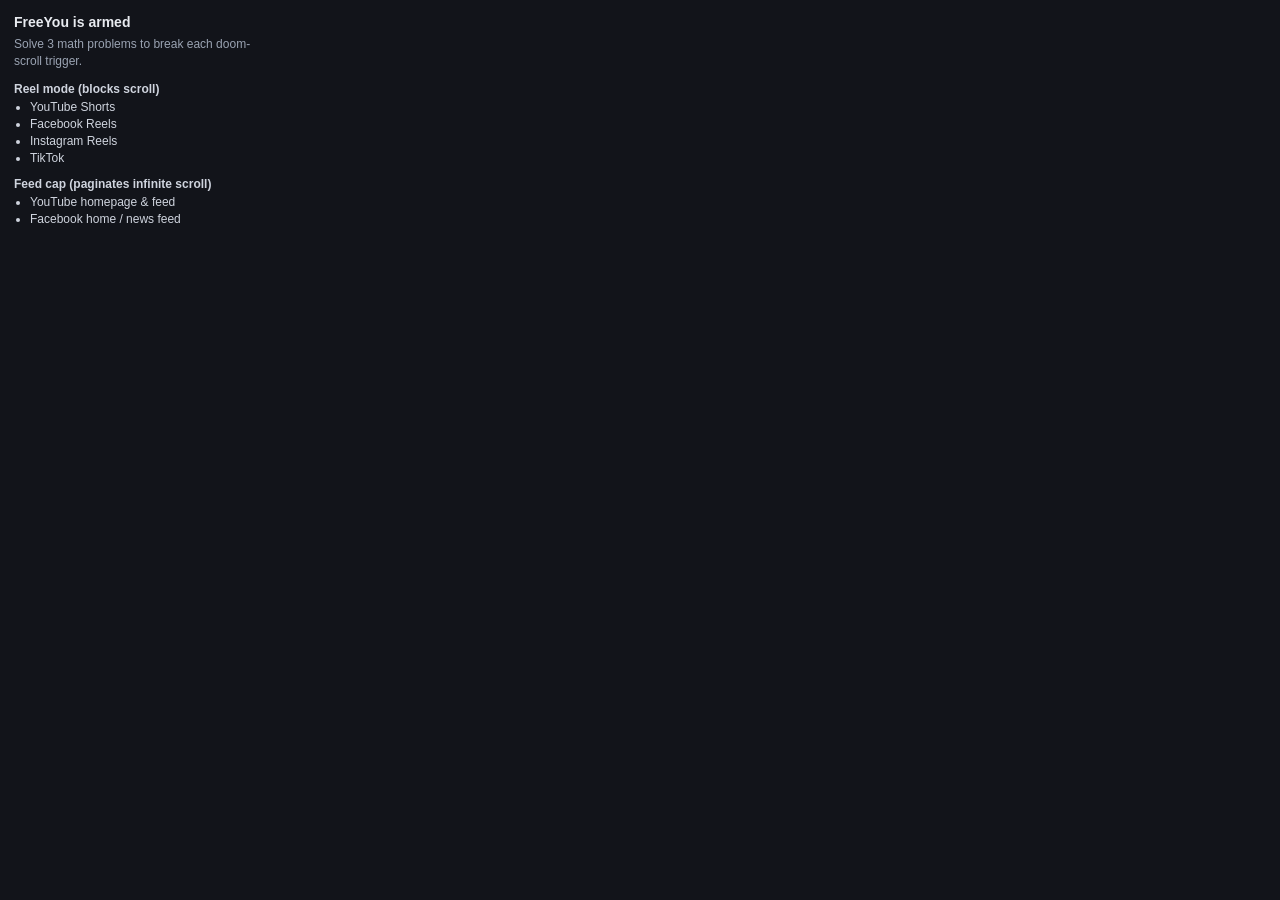
==== src/popup.html @ 3cfade54 "feat: chrome extension for reel + feed doom-scroll blocking Adds MV3 extension: - Reel mode: blocks " ====
<!doctype html>
<html>
<head>
<meta charset="utf-8" />
<style>
  body { width: 260px; margin: 0; padding: 14px; font-family: -apple-system, BlinkMacSystemFont, "Segoe UI", Roboto, sans-serif; background: #12141a; color: #e8ebf0; }
  h1 { font-size: 14px; margin: 0 0 6px; }
  h2 { font-size: 12px; margin: 12px 0 4px; color: #cfd4de; }
  p { font-size: 12px; color: #9aa3b2; margin: 0 0 8px; line-height: 1.4; }
  ul { padding-left: 16px; margin: 0; font-size: 12px; color: #cfd4de; }
  li { margin-bottom: 3px; }
</style>
</head>
<body>
  <h1>FreeYou is armed</h1>
  <p>Solve 3 math problems to break each doom-scroll trigger.</p>

  <h2>Reel mode (blocks scroll)</h2>
  <ul>
    <li>YouTube Shorts</li>
    <li>Facebook Reels</li>
    <li>Instagram Reels</li>
    <li>TikTok</li>
  </ul>

  <h2>Feed cap (paginates infinite scroll)</h2>
  <ul>
    <li>YouTube homepage &amp; feed</li>
    <li>Facebook home / news feed</li>
  </ul>
</body>
</html>
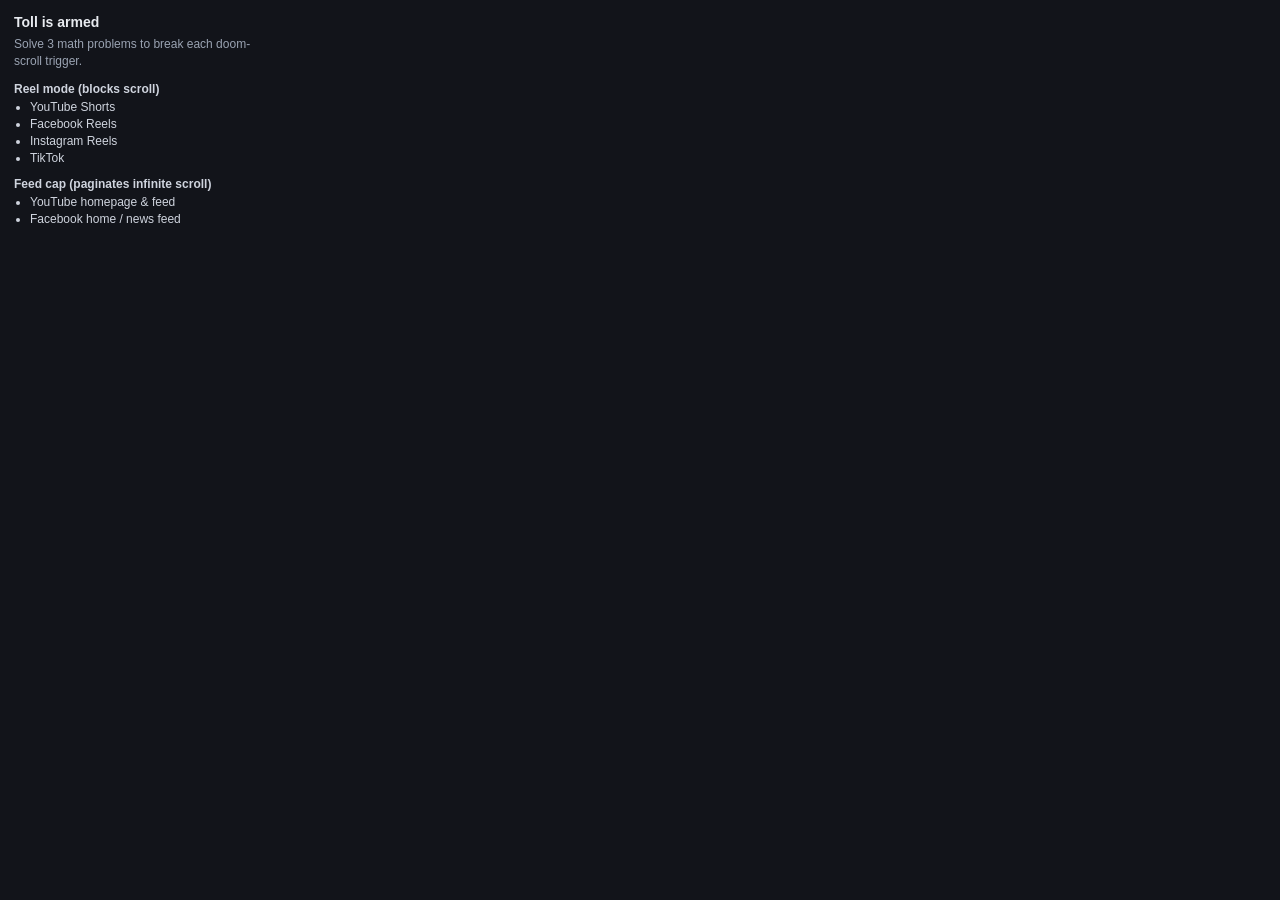
==== commit 27a8aa3d: "refactor: rename FreeYou globals and DOM ids to Toll Renames the window.FreeYou API to window.Toll, " ====
--- a/src/popup.html
+++ b/src/popup.html
@@ -12,7 +12,7 @@
 </style>
 </head>
 <body>
-  <h1>FreeYou is armed</h1>
+  <h1>Toll is armed</h1>
   <p>Solve 3 math problems to break each doom-scroll trigger.</p>
 
   <h2>Reel mode (blocks scroll)</h2>
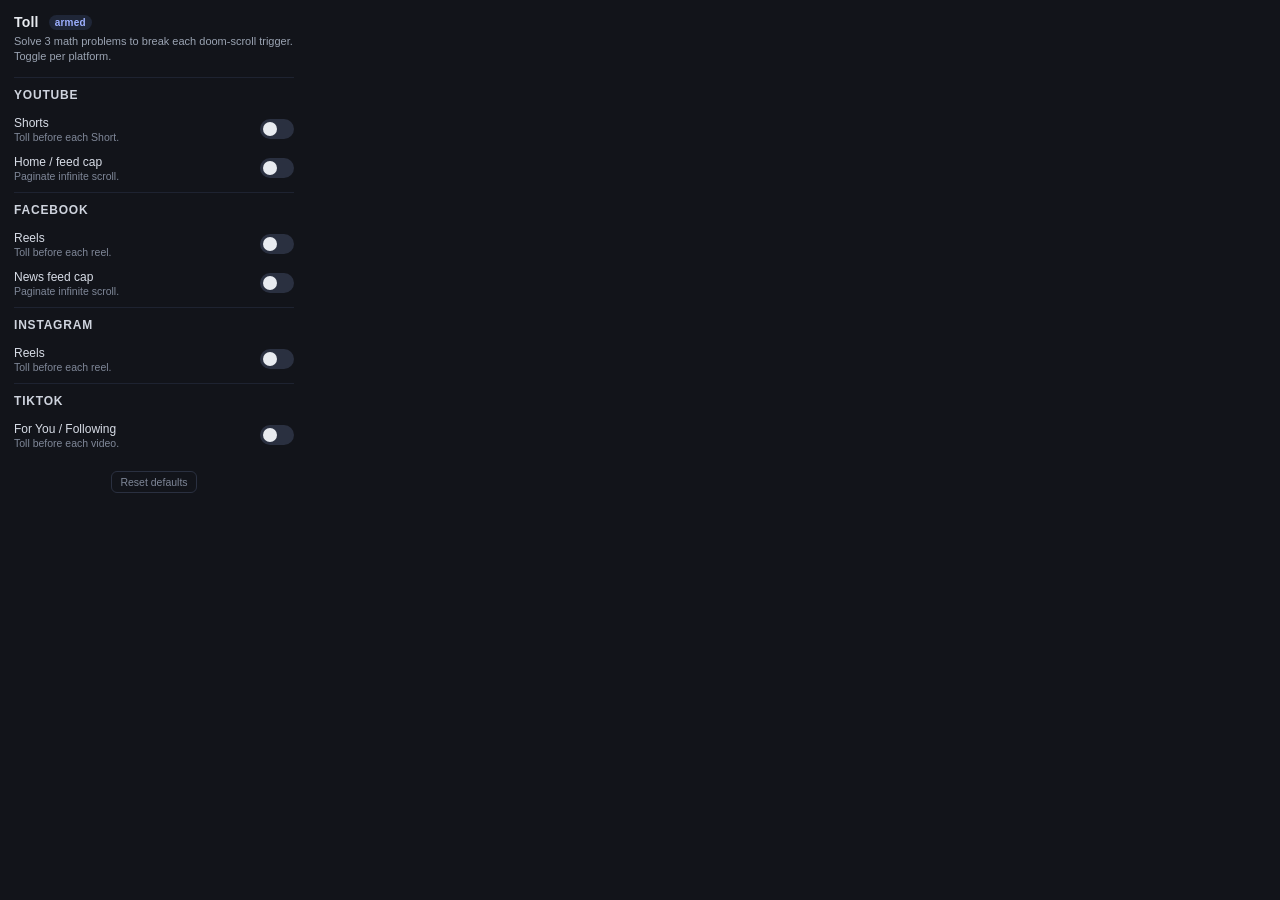
==== commit 9cd2b80b: "feat: implement settings management for platforms with UI controls" ====
--- a/src/popup.html
+++ b/src/popup.html
@@ -3,30 +3,76 @@
 <head>
 <meta charset="utf-8" />
 <style>
-  body { width: 260px; margin: 0; padding: 14px; font-family: -apple-system, BlinkMacSystemFont, "Segoe UI", Roboto, sans-serif; background: #12141a; color: #e8ebf0; }
-  h1 { font-size: 14px; margin: 0 0 6px; }
-  h2 { font-size: 12px; margin: 12px 0 4px; color: #cfd4de; }
-  p { font-size: 12px; color: #9aa3b2; margin: 0 0 8px; line-height: 1.4; }
-  ul { padding-left: 16px; margin: 0; font-size: 12px; color: #cfd4de; }
-  li { margin-bottom: 3px; }
+  :root { color-scheme: dark; }
+  body { width: 280px; margin: 0; padding: 14px 14px 12px; font-family: -apple-system, BlinkMacSystemFont, "Segoe UI", Roboto, sans-serif; background: #12141a; color: #e8ebf0; }
+  h1 { font-size: 14px; margin: 0 0 4px; letter-spacing: 0.2px; }
+  .tag { display: inline-block; font-size: 10px; padding: 2px 6px; border-radius: 999px; background: #1f2637; color: #9db0ff; margin-left: 6px; vertical-align: 1px; }
+  .sub { font-size: 11px; color: #9aa3b2; margin: 0 0 12px; line-height: 1.4; }
+  section { border-top: 1px solid #1e2331; padding: 10px 0 4px; }
+  .plat { display: flex; align-items: center; justify-content: space-between; margin-bottom: 8px; }
+  .plat h2 { font-size: 12px; margin: 0; color: #cfd4de; text-transform: uppercase; letter-spacing: 0.8px; }
+  .row { display: flex; align-items: center; justify-content: space-between; padding: 6px 0; font-size: 12px; }
+  .row .label { color: #d8dde7; }
+  .row .desc { color: #7f8798; font-size: 10.5px; margin-top: 1px; }
+  .switch { position: relative; width: 34px; height: 20px; flex-shrink: 0; }
+  .switch input { opacity: 0; width: 0; height: 0; }
+  .slider { position: absolute; inset: 0; background: #2a3040; border-radius: 999px; cursor: pointer; transition: background .15s; }
+  .slider::before { content: ""; position: absolute; width: 14px; height: 14px; left: 3px; top: 3px; background: #e8ebf0; border-radius: 50%; transition: transform .15s; }
+  .switch input:checked + .slider { background: linear-gradient(90deg, #4c8dff, #8a5cff); }
+  .switch input:checked + .slider::before { transform: translateX(14px); }
+  .foot { text-align: center; font-size: 10.5px; color: #6b7385; margin-top: 12px; }
+  button.reset { background: none; color: #7f8798; border: 1px solid #2a3040; border-radius: 6px; padding: 4px 8px; font-size: 10.5px; cursor: pointer; }
+  button.reset:hover { color: #cfd4de; border-color: #3a4258; }
 </style>
 </head>
 <body>
-  <h1>Toll is armed</h1>
-  <p>Solve 3 math problems to break each doom-scroll trigger.</p>
+  <h1>Toll <span class="tag">armed</span></h1>
+  <p class="sub">Solve 3 math problems to break each doom-scroll trigger. Toggle per platform.</p>
 
-  <h2>Reel mode (blocks scroll)</h2>
-  <ul>
-    <li>YouTube Shorts</li>
-    <li>Facebook Reels</li>
-    <li>Instagram Reels</li>
-    <li>TikTok</li>
-  </ul>
+  <section data-plat="youtube">
+    <div class="plat"><h2>YouTube</h2></div>
+    <div class="row">
+      <div><div class="label">Shorts</div><div class="desc">Toll before each Short.</div></div>
+      <label class="switch"><input type="checkbox" data-key="youtube.reel" /><span class="slider"></span></label>
+    </div>
+    <div class="row">
+      <div><div class="label">Home / feed cap</div><div class="desc">Paginate infinite scroll.</div></div>
+      <label class="switch"><input type="checkbox" data-key="youtube.cap" /><span class="slider"></span></label>
+    </div>
+  </section>
 
-  <h2>Feed cap (paginates infinite scroll)</h2>
-  <ul>
-    <li>YouTube homepage &amp; feed</li>
-    <li>Facebook home / news feed</li>
-  </ul>
+  <section data-plat="facebook">
+    <div class="plat"><h2>Facebook</h2></div>
+    <div class="row">
+      <div><div class="label">Reels</div><div class="desc">Toll before each reel.</div></div>
+      <label class="switch"><input type="checkbox" data-key="facebook.reel" /><span class="slider"></span></label>
+    </div>
+    <div class="row">
+      <div><div class="label">News feed cap</div><div class="desc">Paginate infinite scroll.</div></div>
+      <label class="switch"><input type="checkbox" data-key="facebook.cap" /><span class="slider"></span></label>
+    </div>
+  </section>
+
+  <section data-plat="instagram">
+    <div class="plat"><h2>Instagram</h2></div>
+    <div class="row">
+      <div><div class="label">Reels</div><div class="desc">Toll before each reel.</div></div>
+      <label class="switch"><input type="checkbox" data-key="instagram.reel" /><span class="slider"></span></label>
+    </div>
+  </section>
+
+  <section data-plat="tiktok">
+    <div class="plat"><h2>TikTok</h2></div>
+    <div class="row">
+      <div><div class="label">For You / Following</div><div class="desc">Toll before each video.</div></div>
+      <label class="switch"><input type="checkbox" data-key="tiktok.reel" /><span class="slider"></span></label>
+    </div>
+  </section>
+
+  <div class="foot">
+    <button class="reset" id="reset">Reset defaults</button>
+  </div>
+
+  <script src="popup.js"></script>
 </body>
 </html>
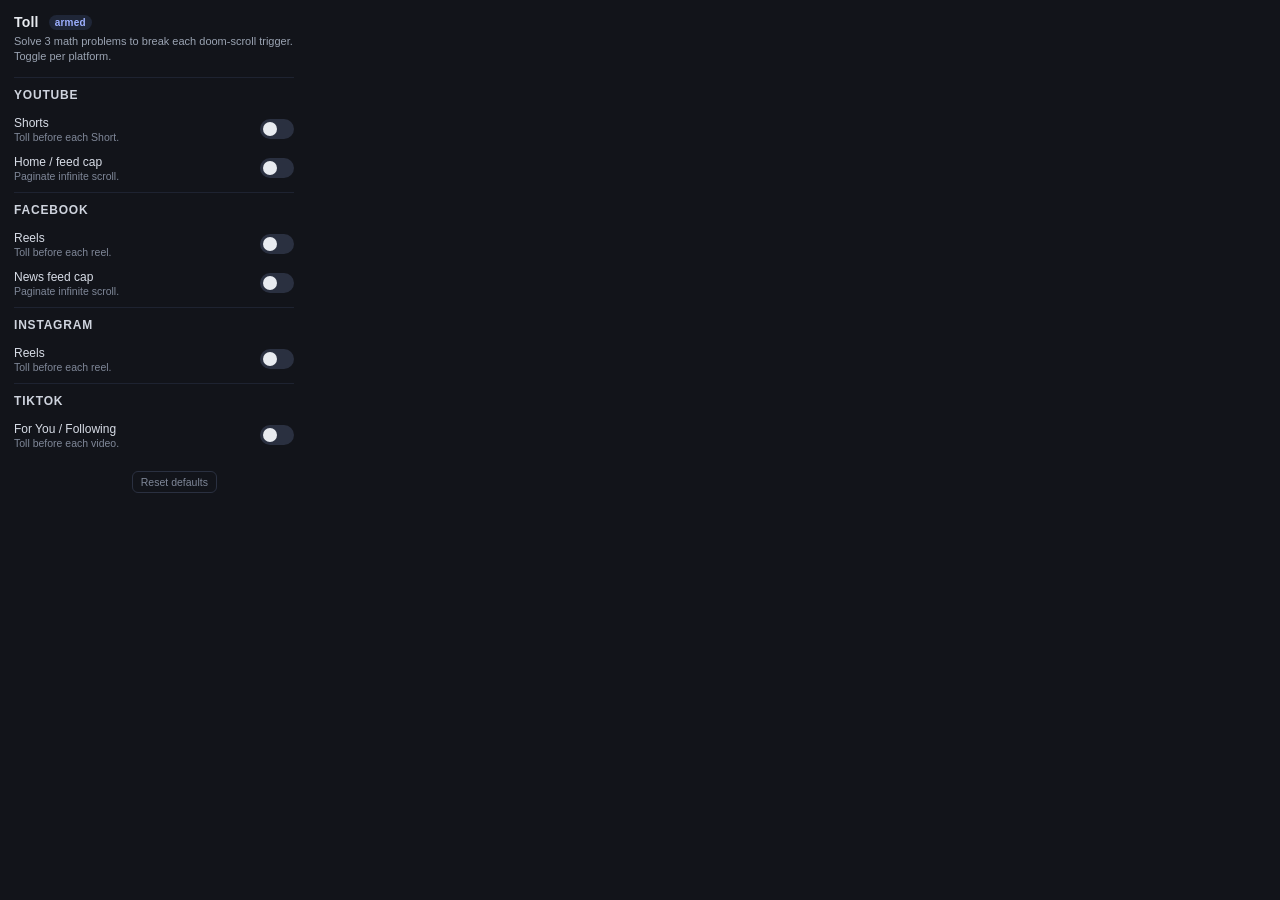
==== commit 479bb705: "feat: switch to local storage for settings and add broadcast functionality" ====
--- a/src/popup.html
+++ b/src/popup.html
@@ -70,6 +70,7 @@
   </section>
 
   <div class="foot">
+    <span id="status" style="color:#5db07a;font-size:10.5px;margin-right:8px;opacity:0;transition:opacity .2s;">Saved</span>
     <button class="reset" id="reset">Reset defaults</button>
   </div>
 
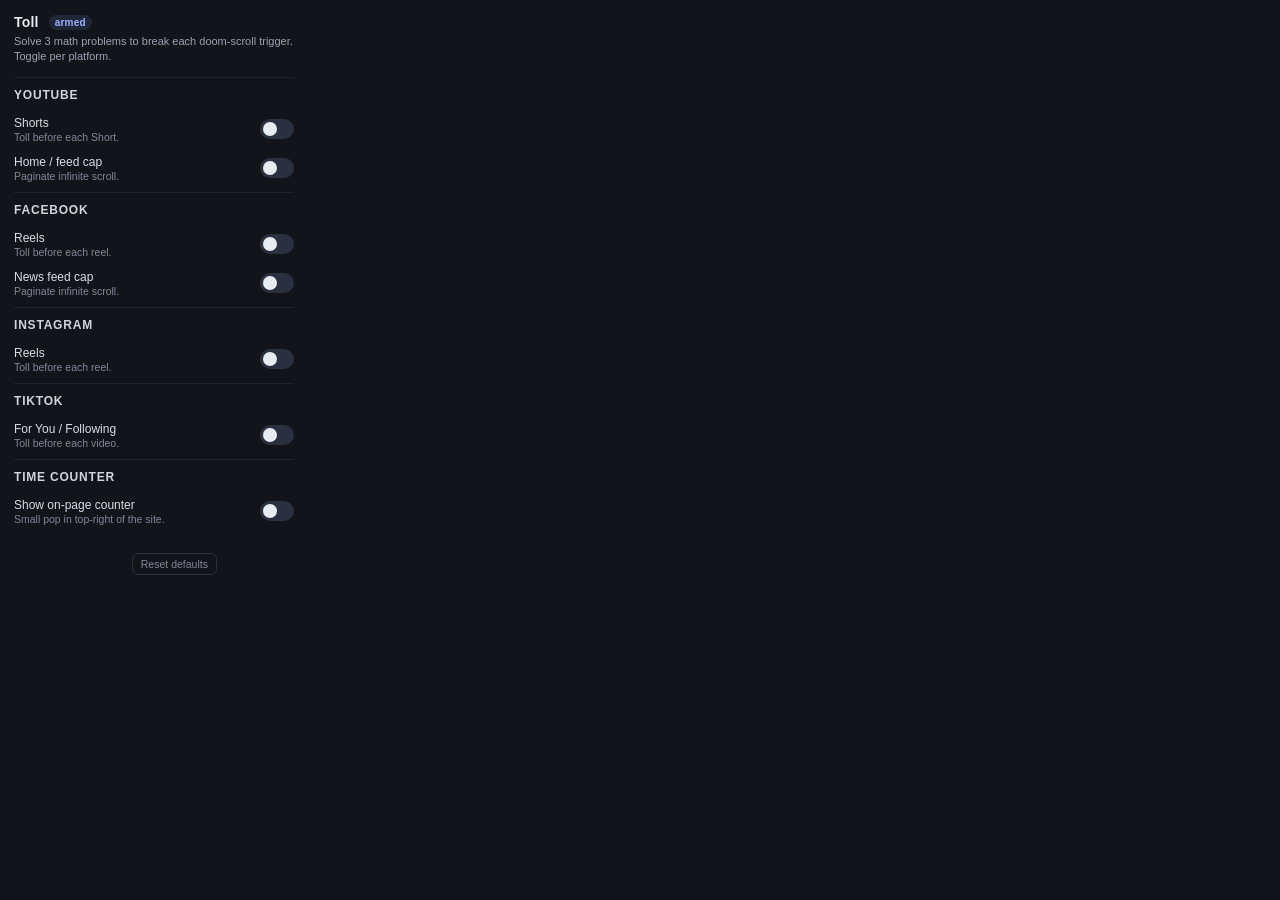
==== commit e12d6c57: "feat: add time tracking feature with UI controls and display in popup" ====
--- a/src/popup.html
+++ b/src/popup.html
@@ -69,6 +69,15 @@
     </div>
   </section>
 
+  <section>
+    <div class="plat"><h2>Time counter</h2></div>
+    <div class="row">
+      <div><div class="label">Show on-page counter</div><div class="desc">Small pop in top-right of the site.</div></div>
+      <label class="switch"><input type="checkbox" data-key="tracker.enabled" /><span class="slider"></span></label>
+    </div>
+    <div id="time-today" style="margin-top:6px;font-size:11px;color:#9aa3b2;line-height:1.6;"></div>
+  </section>
+
   <div class="foot">
     <span id="status" style="color:#5db07a;font-size:10.5px;margin-right:8px;opacity:0;transition:opacity .2s;">Saved</span>
     <button class="reset" id="reset">Reset defaults</button>
